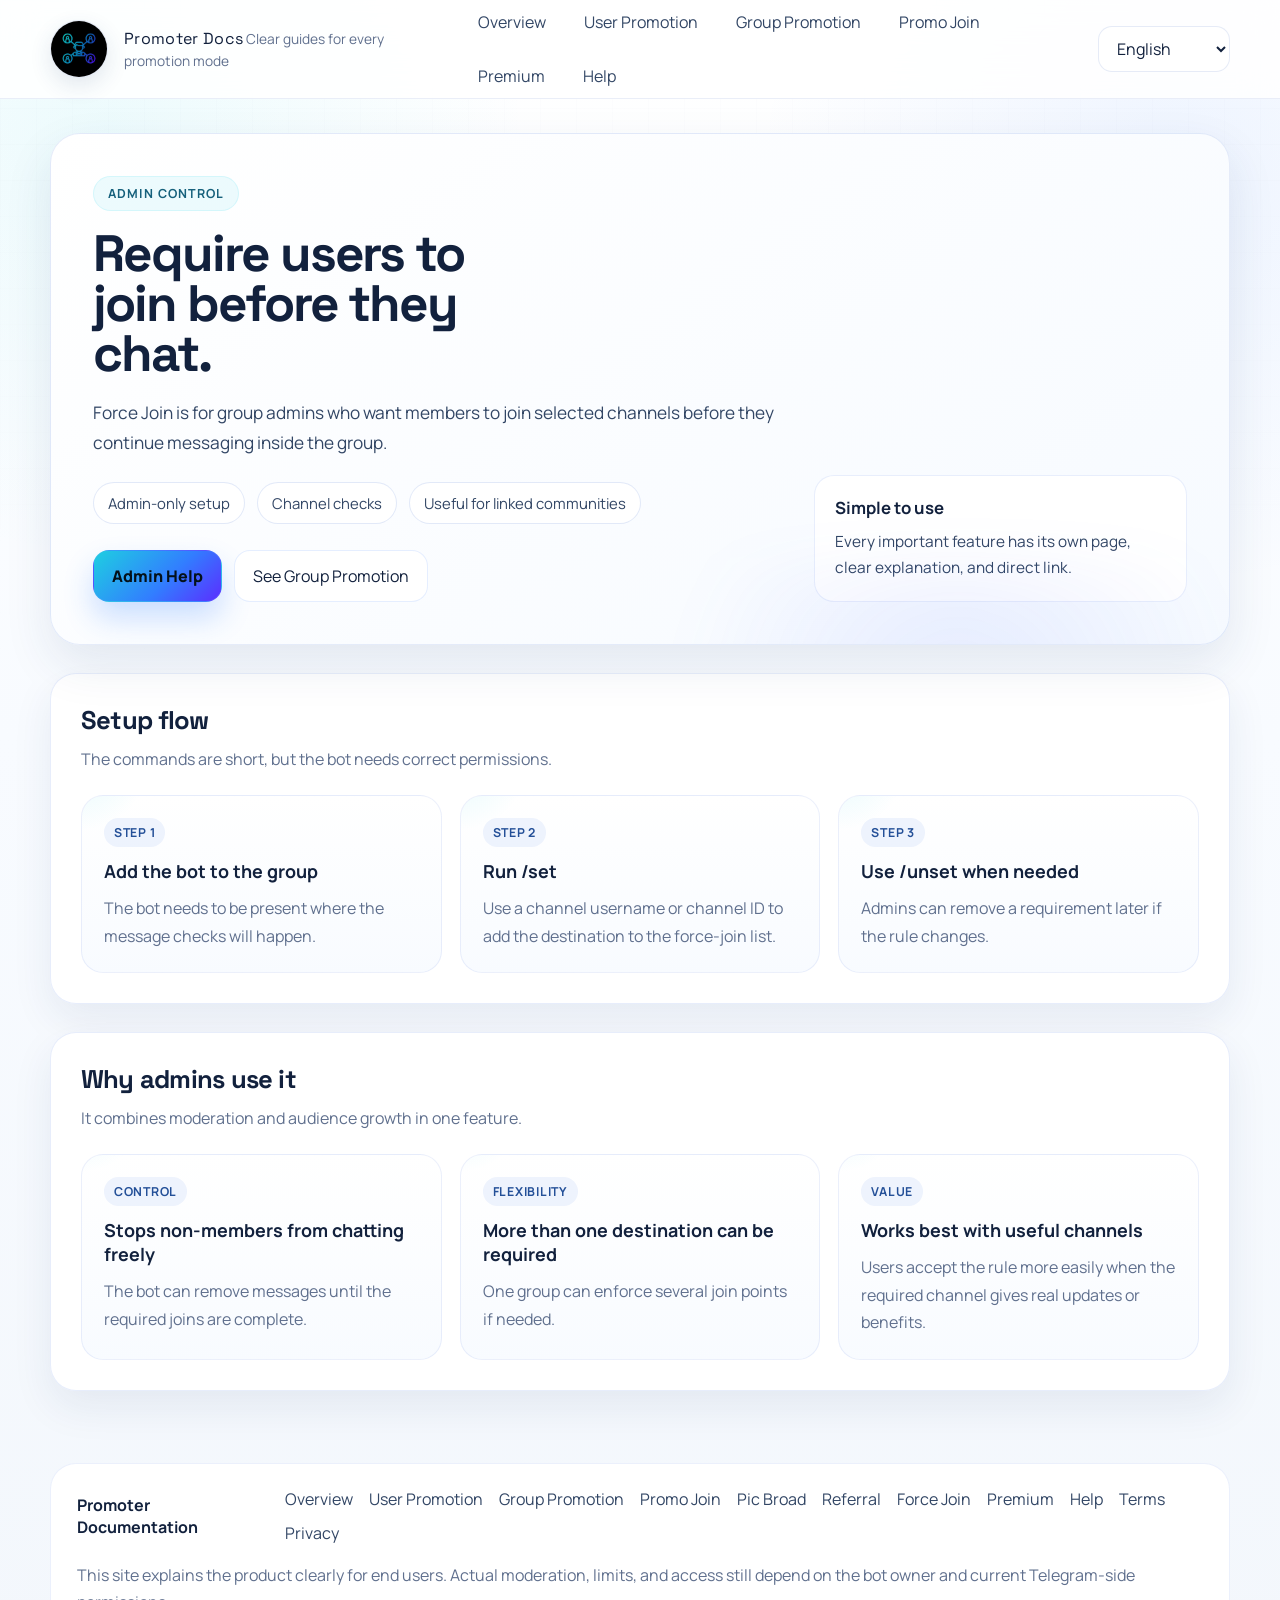
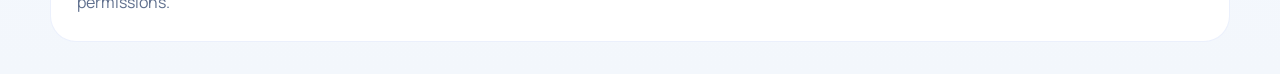
==== force-join.html @ 58d75d71 "first commit" ====
<!DOCTYPE html>
<html lang="en">
  <head>
    <meta charset="UTF-8">
    <meta name="viewport" content="width=device-width, initial-scale=1.0">
    <title>Force Join</title>
    <meta name="description" content="Guide to Force Join for group admins in the Promoter bot.">
    <link rel="stylesheet" href="assets/css/styles.css">
  </head>
  <body data-page="forceJoin">
    <script src="assets/js/translations.js"></script>
    <script src="assets/js/site.js"></script>
  </body>
  </html>
---- assets/css/styles.css ----
@import url('https://fonts.googleapis.com/css2?family=Manrope:wght@400;500;600;700;800&family=Space+Grotesk:wght@500;700&display=swap');

:root {
  --bg: #f7f9fc;
  --bg-soft: #eef3fb;
  --panel: rgba(255, 255, 255, 0.92);
  --panel-strong: rgba(255, 255, 255, 0.97);
  --panel-border: rgba(79, 119, 214, 0.14);
  --card-border: rgba(87, 131, 222, 0.14);
  --text: #12213d;
  --muted: #60708e;
  --muted-strong: #324665;
  --accent: #1ecfe1;
  --accent-2: #327dff;
  --accent-3: #5b2eff;
  --success: #4de7a8;
  --shadow: 0 20px 48px rgba(27, 55, 103, 0.1);
  --radius: 26px;
  --radius-sm: 18px;
  --content-width: 1180px;
}

* {
  box-sizing: border-box;
}

html {
  scroll-behavior: smooth;
}

body {
  margin: 0;
  font-family: "Manrope", sans-serif;
  color: var(--text);
  background:
    radial-gradient(circle at 8% 8%, rgba(30, 207, 225, 0.08), transparent 22%),
    radial-gradient(circle at 92% 10%, rgba(50, 125, 255, 0.08), transparent 22%),
    linear-gradient(180deg, #ffffff 0%, #f8fbff 44%, #f3f7fc 100%);
  min-height: 100vh;
}

body::before {
  content: "";
  position: fixed;
  inset: 0;
  pointer-events: none;
  background-image:
    linear-gradient(rgba(30, 55, 100, 0.04) 1px, transparent 1px),
    linear-gradient(90deg, rgba(30, 55, 100, 0.04) 1px, transparent 1px);
  background-size: 36px 36px;
  mask-image: linear-gradient(180deg, rgba(0, 0, 0, 0.75), transparent 88%);
  opacity: 0.34;
}

a {
  color: inherit;
  text-decoration: none;
}

button,
select {
  font: inherit;
}

img {
  max-width: 100%;
  display: block;
}

.sr-only {
  position: absolute;
  width: 1px;
  height: 1px;
  padding: 0;
  margin: -1px;
  overflow: hidden;
  clip: rect(0, 0, 0, 0);
  white-space: nowrap;
  border: 0;
}

code {
  font-family: "Space Grotesk", monospace;
  font-size: 0.93em;
  padding: 0.18rem 0.45rem;
  border-radius: 999px;
  background: rgba(46, 103, 223, 0.08);
  border: 1px solid rgba(46, 103, 223, 0.12);
}

.site-shell {
  position: relative;
  z-index: 1;
}

.site-header {
  position: sticky;
  top: 0;
  z-index: 20;
  backdrop-filter: blur(18px);
  background: rgba(255, 255, 255, 0.86);
  border-bottom: 1px solid rgba(83, 117, 194, 0.12);
}

.header-inner,
.footer-inner,
.page-wrap {
  width: min(calc(100% - 32px), var(--content-width));
  margin: 0 auto;
}

.header-inner {
  display: flex;
  align-items: center;
  justify-content: space-between;
  gap: 18px;
  min-height: 88px;
}

.brand {
  display: inline-flex;
  align-items: center;
  gap: 16px;
  min-width: 0;
}

.brand-mark {
  flex: 0 0 58px;
  width: 58px;
  height: 58px;
  min-width: 58px;
  min-height: 58px;
  aspect-ratio: 1 / 1;
  padding: 0;
  border-radius: 50%;
  overflow: hidden;
  background: #ffffff;
  border: 1px solid rgba(83, 117, 194, 0.16);
  box-shadow:
    0 8px 22px rgba(37, 62, 116, 0.12);
}

.brand-mark img {
  width: 100%;
  height: 100%;
  object-fit: cover;
}

.brand-copy {
  min-width: 0;
}

.brand-title {
  margin: 0;
  font-family: "Space Grotesk", sans-serif;
  font-size: 1rem;
  letter-spacing: 0.02em;
}

.brand-subtitle {
  margin: 4px 0 0;
  color: var(--muted);
  font-size: 0.86rem;
}

.header-controls {
  display: flex;
  align-items: center;
  gap: 16px;
}

.nav-toggle {
  display: none;
  align-items: center;
  justify-content: center;
  width: 46px;
  height: 46px;
  border-radius: 14px;
  border: 1px solid rgba(83, 117, 194, 0.14);
  background: rgba(255, 255, 255, 0.98);
  color: var(--text);
}

.site-nav-desktop {
  display: flex;
  align-items: center;
  gap: 10px;
  flex-wrap: wrap;
}

.site-nav-mobile {
  display: none;
}

.nav-sheet-head,
.nav-close,
.nav-scrim,
.nav-section-label {
  display: none;
}

.nav-link {
  position: relative;
  padding: 11px 14px;
  border-radius: 999px;
  color: var(--muted-strong);
  transition: 180ms ease;
}

.nav-link:hover,
.nav-link:focus-visible {
  background: rgba(46, 103, 223, 0.08);
  color: var(--text);
}

.nav-link.active {
  color: var(--text);
  background: linear-gradient(135deg, rgba(30, 207, 225, 0.12), rgba(50, 125, 255, 0.12));
  border: 1px solid rgba(71, 172, 255, 0.16);
}

.nav-link-secondary {
  color: var(--muted);
}

.lang-select {
  min-width: 132px;
  height: 46px;
  padding: 0 14px;
  border-radius: 14px;
  border: 1px solid rgba(83, 117, 194, 0.14);
  background: rgba(255, 255, 255, 0.98);
  color: var(--text);
}

.page-wrap {
  padding: 34px 0 72px;
}

.hero {
  position: relative;
  overflow: hidden;
  padding: 42px;
  border-radius: calc(var(--radius) + 4px);
  border: 1px solid var(--panel-border);
  background:
    linear-gradient(145deg, rgba(255, 255, 255, 0.98), rgba(246, 250, 255, 0.98)),
    radial-gradient(circle at top right, rgba(30, 207, 225, 0.08), transparent 30%);
  box-shadow: var(--shadow);
}

.hero::after {
  content: "";
  position: absolute;
  inset: auto -12% -42% 42%;
  height: 300px;
  background: radial-gradient(circle, rgba(62, 95, 255, 0.1), transparent 65%);
  filter: blur(24px);
  pointer-events: none;
}

.hero-grid {
  display: grid;
  grid-template-columns: minmax(0, 1.3fr) minmax(280px, 0.7fr);
  gap: 28px;
  align-items: end;
}

.eyebrow {
  display: inline-flex;
  align-items: center;
  gap: 8px;
  margin-bottom: 18px;
  padding: 8px 14px;
  border-radius: 999px;
  font-size: 0.78rem;
  font-weight: 700;
  letter-spacing: 0.08em;
  text-transform: uppercase;
  color: #16617c;
  background: rgba(30, 207, 225, 0.08);
  border: 1px solid rgba(68, 216, 241, 0.14);
}

.hero h1 {
  margin: 0;
  max-width: 14ch;
  font-family: "Space Grotesk", sans-serif;
  font-size: clamp(2.45rem, 4vw, 4.7rem);
  line-height: 0.98;
  letter-spacing: -0.04em;
}

.hero p {
  max-width: 62ch;
  margin: 18px 0 0;
  font-size: 1.08rem;
  line-height: 1.75;
  color: var(--muted-strong);
}

.hero-pills,
.hero-actions {
  display: flex;
  flex-wrap: wrap;
  gap: 12px;
}

.hero-pills {
  margin-top: 24px;
}

.pill {
  padding: 10px 14px;
  border-radius: 999px;
  border: 1px solid rgba(98, 132, 214, 0.18);
  background: rgba(255, 255, 255, 0.92);
  color: var(--muted-strong);
  font-size: 0.93rem;
}

.hero-actions {
  margin-top: 26px;
}

.button {
  display: inline-flex;
  align-items: center;
  justify-content: center;
  gap: 10px;
  min-height: 52px;
  padding: 0 18px;
  border-radius: 16px;
  border: 1px solid rgba(113, 162, 255, 0.18);
  transition: transform 180ms ease, box-shadow 180ms ease, background 180ms ease;
}

.button:hover,
.button:focus-visible {
  transform: translateY(-1px);
}

.button-primary {
  background: linear-gradient(135deg, var(--accent), var(--accent-2) 58%, var(--accent-3));
  color: #04111a;
  font-weight: 800;
  box-shadow: 0 16px 30px rgba(43, 123, 255, 0.24);
}

.button-secondary {
  background: rgba(255, 255, 255, 0.95);
  color: var(--text);
}

.hero-side {
  display: grid;
  gap: 14px;
}

.mini-panel {
  padding: 20px;
  border-radius: 20px;
  border: 1px solid rgba(112, 150, 232, 0.16);
  background: rgba(255, 255, 255, 0.94);
}

.mini-panel h2 {
  margin: 0 0 10px;
  font-size: 1.05rem;
}

.mini-panel p {
  margin: 0;
  font-size: 0.96rem;
  line-height: 1.7;
}

.section {
  margin-top: 28px;
  padding: 30px;
  border-radius: var(--radius);
  border: 1px solid var(--card-border);
  background: var(--panel);
  box-shadow: 0 16px 40px rgba(27, 55, 103, 0.08);
}

.section-header {
  display: flex;
  justify-content: space-between;
  gap: 18px;
  align-items: end;
  margin-bottom: 22px;
}

.section-title {
  margin: 0;
  font-family: "Space Grotesk", sans-serif;
  font-size: clamp(1.4rem, 2vw, 2rem);
  letter-spacing: -0.03em;
}

.section-intro {
  margin: 10px 0 0;
  max-width: 70ch;
  color: var(--muted);
  line-height: 1.7;
}

.grid {
  display: grid;
  gap: 18px;
}

.grid-2 {
  grid-template-columns: repeat(2, minmax(0, 1fr));
}

.grid-3 {
  grid-template-columns: repeat(3, minmax(0, 1fr));
}

.card,
.stat-card,
.step-card,
.legal-card,
.faq-card {
  position: relative;
  overflow: hidden;
  padding: 22px;
  border-radius: 22px;
  background:
    linear-gradient(180deg, rgba(255, 255, 255, 0.98), rgba(248, 251, 255, 0.98));
  border: 1px solid rgba(118, 149, 224, 0.14);
}

.card::before,
.stat-card::before,
.step-card::before {
  content: "";
  position: absolute;
  inset: -60% auto auto -20%;
  width: 140px;
  height: 140px;
  background: radial-gradient(circle, rgba(30, 207, 225, 0.12), transparent 70%);
  pointer-events: none;
}

.card-kicker,
.step-index {
  display: inline-flex;
  margin-bottom: 12px;
  padding: 6px 10px;
  border-radius: 999px;
  background: rgba(46, 103, 223, 0.08);
  color: #245098;
  font-size: 0.77rem;
  font-weight: 700;
  letter-spacing: 0.06em;
  text-transform: uppercase;
}

.card h3,
.step-card h3,
.legal-card h3 {
  margin: 0;
  font-size: 1.12rem;
}

.card p,
.step-card p,
.legal-card p,
.faq-card p,
.stat-card p {
  margin: 12px 0 0;
  color: var(--muted);
  line-height: 1.72;
}

.card ul,
.step-card ul,
.legal-card ul {
  margin: 14px 0 0;
  padding-left: 18px;
  color: var(--muted-strong);
  line-height: 1.7;
}

.card-link {
  margin-top: 18px;
  display: inline-flex;
  gap: 8px;
  align-items: center;
  color: #235fd1;
  font-weight: 700;
}

.stat-value {
  font-family: "Space Grotesk", sans-serif;
  font-size: clamp(1.9rem, 3vw, 2.8rem);
  letter-spacing: -0.05em;
}

.callout {
  display: grid;
  gap: 12px;
  padding: 24px;
  border-radius: 24px;
  background: linear-gradient(135deg, rgba(30, 207, 225, 0.08), rgba(91, 46, 255, 0.08));
  border: 1px solid rgba(106, 172, 255, 0.16);
}

.callout h3 {
  margin: 0;
  font-size: 1.08rem;
}

.callout p {
  margin: 0;
  color: var(--muted-strong);
  line-height: 1.7;
}

.faq-list {
  display: grid;
  gap: 14px;
}

.faq-item {
  border-radius: 18px;
  background: rgba(255, 255, 255, 0.96);
  border: 1px solid rgba(118, 149, 224, 0.14);
  overflow: hidden;
}

.faq-item summary {
  cursor: pointer;
  list-style: none;
  display: flex;
  justify-content: space-between;
  gap: 12px;
  align-items: center;
  padding: 18px 20px;
  font-weight: 700;
}

.faq-item summary::-webkit-details-marker {
  display: none;
}

.faq-item summary::after {
  content: "+";
  flex: none;
  width: 28px;
  height: 28px;
  display: inline-flex;
  align-items: center;
  justify-content: center;
  border-radius: 999px;
  background: rgba(46, 103, 223, 0.08);
}

.faq-item[open] summary::after {
  content: "−";
}

.faq-answer {
  padding: 0 20px 18px;
  color: var(--muted);
  line-height: 1.72;
}

.footer {
  padding: 0 0 32px;
}

.footer-inner {
  display: grid;
  gap: 18px;
  padding: 24px 26px;
  border-radius: 26px;
  border: 1px solid rgba(111, 150, 232, 0.14);
  background: rgba(255, 255, 255, 0.96);
}

.footer-top {
  display: flex;
  justify-content: space-between;
  gap: 18px;
  align-items: center;
}

.footer-links {
  display: flex;
  flex-wrap: wrap;
  gap: 12px 16px;
}

.footer-link {
  color: var(--muted-strong);
}

.footer-note {
  color: var(--muted);
  line-height: 1.72;
}

.fade-up {
  opacity: 0;
  transform: translateY(12px);
  animation: fadeUp 550ms ease forwards;
}

.fade-up:nth-child(2) { animation-delay: 70ms; }
.fade-up:nth-child(3) { animation-delay: 140ms; }
.fade-up:nth-child(4) { animation-delay: 210ms; }
.fade-up:nth-child(5) { animation-delay: 280ms; }
.fade-up:nth-child(6) { animation-delay: 350ms; }

@keyframes fadeUp {
  to {
    opacity: 1;
    transform: translateY(0);
  }
}

@media (max-width: 980px) {
  .hero-grid,
  .grid-3 {
    grid-template-columns: 1fr;
  }

  .grid-2 {
    grid-template-columns: 1fr;
  }

  .header-inner {
    flex-wrap: wrap;
    align-items: center;
    padding: 16px 0;
  }

  .header-controls {
    width: 100%;
    flex-wrap: wrap;
    justify-content: space-between;
  }

  .site-nav-desktop {
    display: none;
  }

  .site-nav-mobile {
    position: fixed;
    left: 0;
    top: 0;
    bottom: 0;
    z-index: 40;
    display: flex;
    flex-direction: column;
    align-items: stretch;
    gap: 8px;
    width: min(82vw, 320px);
    padding: 16px 14px 22px;
    border-right: 1px solid rgba(83, 117, 194, 0.16);
    background: rgba(255, 255, 255, 0.985);
    box-shadow: 16px 0 40px rgba(27, 55, 103, 0.14);
    transform: translateX(-100%);
    opacity: 0;
    pointer-events: none;
    transition: transform 220ms ease, opacity 220ms ease;
    overflow: auto;
  }

  .site-nav-mobile.open {
    transform: translateX(0);
    opacity: 1;
    pointer-events: auto;
  }

  .nav-toggle {
    display: inline-flex;
  }

  .nav-sheet-head {
    display: grid;
    grid-template-columns: 1fr auto;
    gap: 10px;
    align-items: center;
    margin-bottom: 4px;
  }

  .nav-sheet-handle {
    display: none;
  }

  .nav-sheet-title {
    font-family: "Space Grotesk", sans-serif;
    font-size: 1rem;
    font-weight: 700;
    color: var(--text);
  }

  .nav-close {
    display: inline-flex;
    align-items: center;
    justify-content: center;
    width: 38px;
    height: 38px;
    border: 0;
    border-radius: 12px;
    background: rgba(46, 103, 223, 0.08);
    color: var(--text);
    font-size: 1.6rem;
    line-height: 1;
  }

  .nav-scrim {
    position: fixed;
    inset: 0;
    z-index: 30;
    border: 0;
    background: rgba(18, 33, 61, 0.18);
    opacity: 0;
    pointer-events: none;
    transition: opacity 220ms ease;
  }

  body.nav-open .nav-scrim {
    display: block;
    opacity: 1;
    pointer-events: auto;
  }

  body.nav-open {
    overflow: hidden;
  }

  .nav-section-label {
    display: block;
    margin: 8px 4px 2px;
    color: var(--muted);
    font-size: 0.75rem;
    font-weight: 800;
    letter-spacing: 0.08em;
    text-transform: uppercase;
  }

  .nav-section-legal {
    margin-top: 14px;
    padding-top: 14px;
    border-top: 1px solid rgba(83, 117, 194, 0.1);
  }
}

@media (max-width: 720px) {
  .header-inner {
    min-height: auto;
    gap: 14px;
  }

  .brand {
    width: 100%;
  }

  .brand-title {
    font-size: 0.95rem;
  }

  .brand-subtitle {
    font-size: 0.8rem;
  }

  .header-controls {
    gap: 10px;
  }

  .lang-select,
  .nav-toggle {
    height: 44px;
  }

  .lang-select {
    min-width: 0;
    flex: 1 1 160px;
  }

  .page-wrap {
    padding-top: 22px;
  }

  .hero,
  .section,
  .footer-inner {
    padding: 22px;
    border-radius: 22px;
  }

  .hero h1 {
    max-width: none;
  }

  .hero p {
    font-size: 1rem;
    line-height: 1.68;
  }

  .hero-actions,
  .hero-pills {
    flex-direction: column;
    align-items: stretch;
  }

  .button,
  .pill {
    width: 100%;
  }

  .nav-link {
    width: 100%;
    text-align: left;
    padding: 14px 16px;
    border: 1px solid rgba(83, 117, 194, 0.08);
    background: rgba(248, 251, 255, 0.96);
  }

  .nav-link-secondary {
    background: rgba(255, 255, 255, 0.9);
  }

  .footer-top,
  .section-header {
    flex-direction: column;
    align-items: flex-start;
  }
}
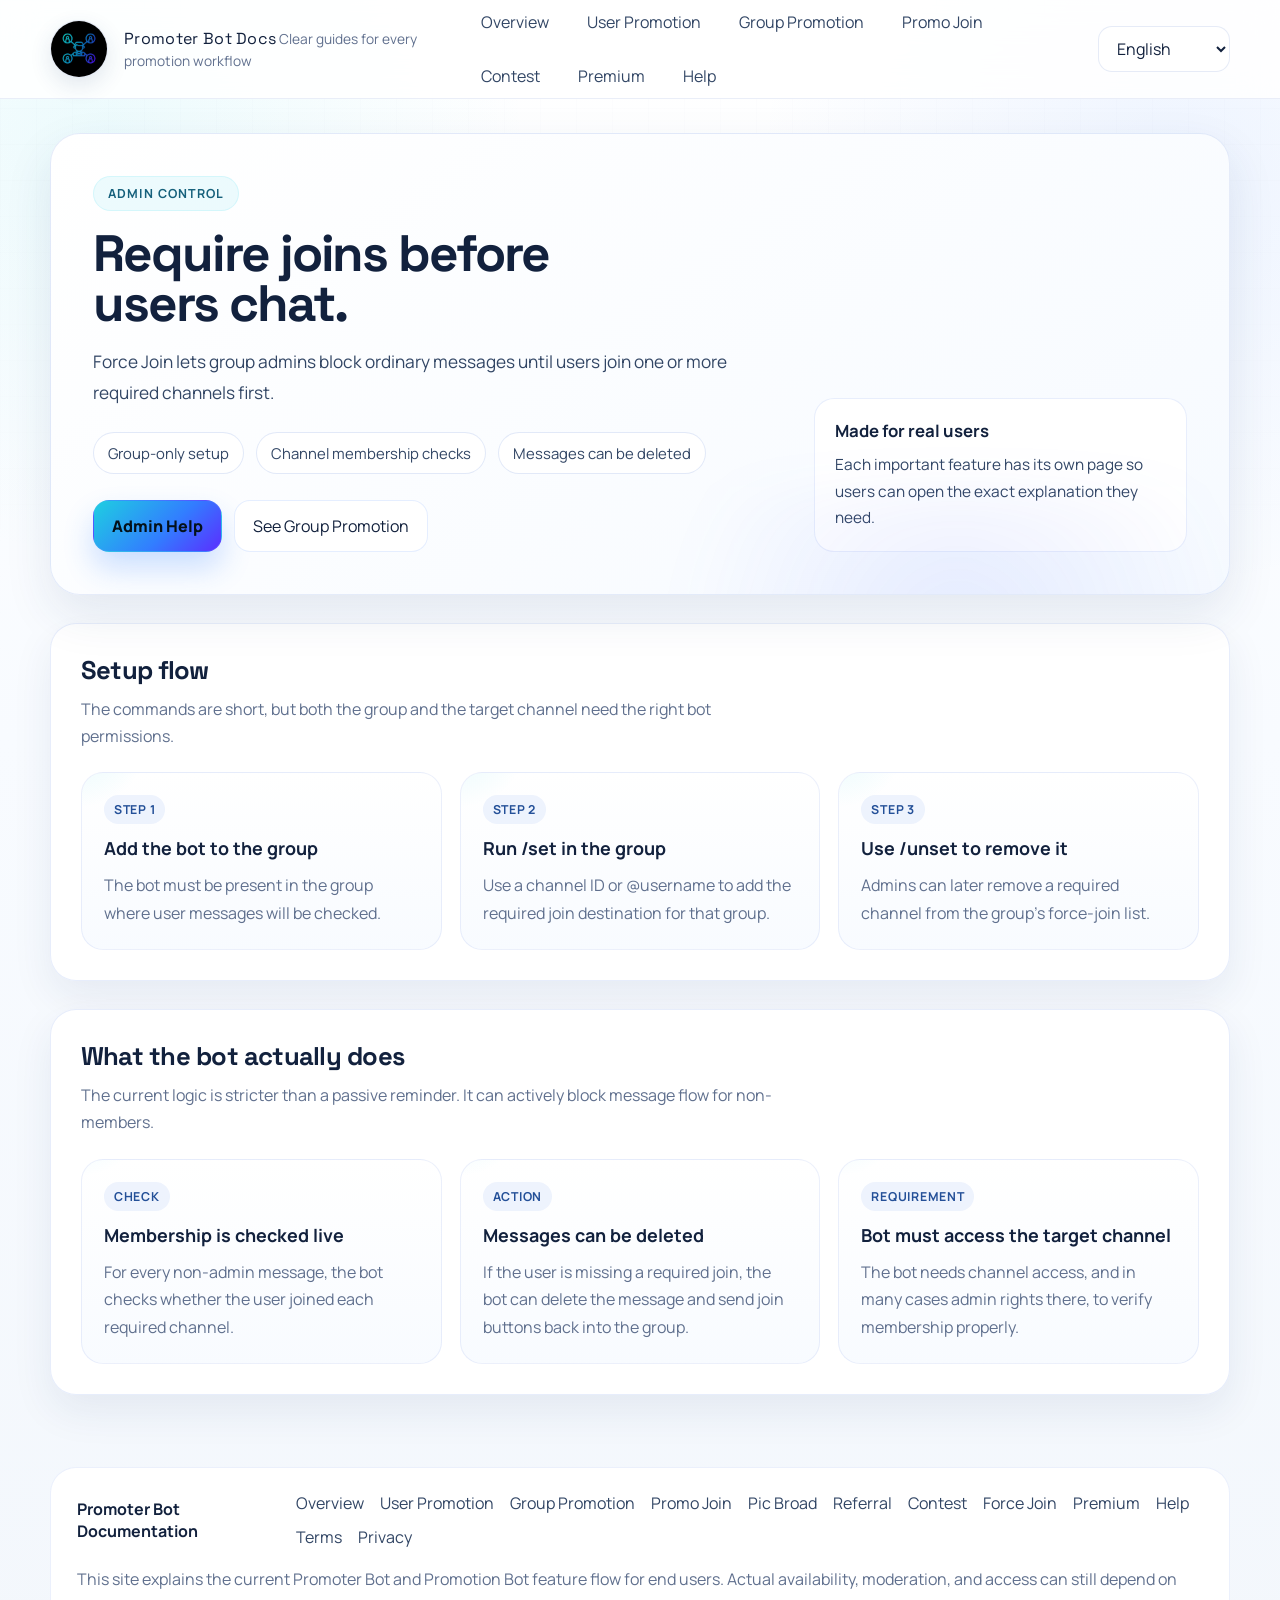
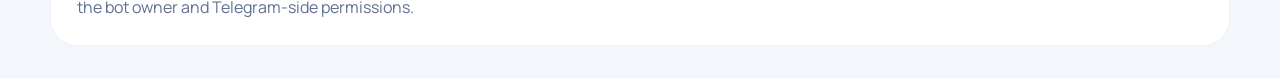
==== commit 22043472: "added some more data little bit refined" ====
--- a/force-join.html
+++ b/force-join.html
@@ -4,7 +4,8 @@
     <meta charset="UTF-8">
     <meta name="viewport" content="width=device-width, initial-scale=1.0">
     <title>Force Join</title>
-    <meta name="description" content="Guide to Force Join for group admins in the Promoter bot.">
+    <meta name="description" content="Guide to Force Join for group admins in the Promoter Bot and Promotion Bot.">
+    <meta name="keywords" content="Promoter Bot, Promotion Bot, Force Join, Telegram promotion bot, group admin">
     <link rel="stylesheet" href="assets/css/styles.css">
   </head>
   <body data-page="forceJoin">
